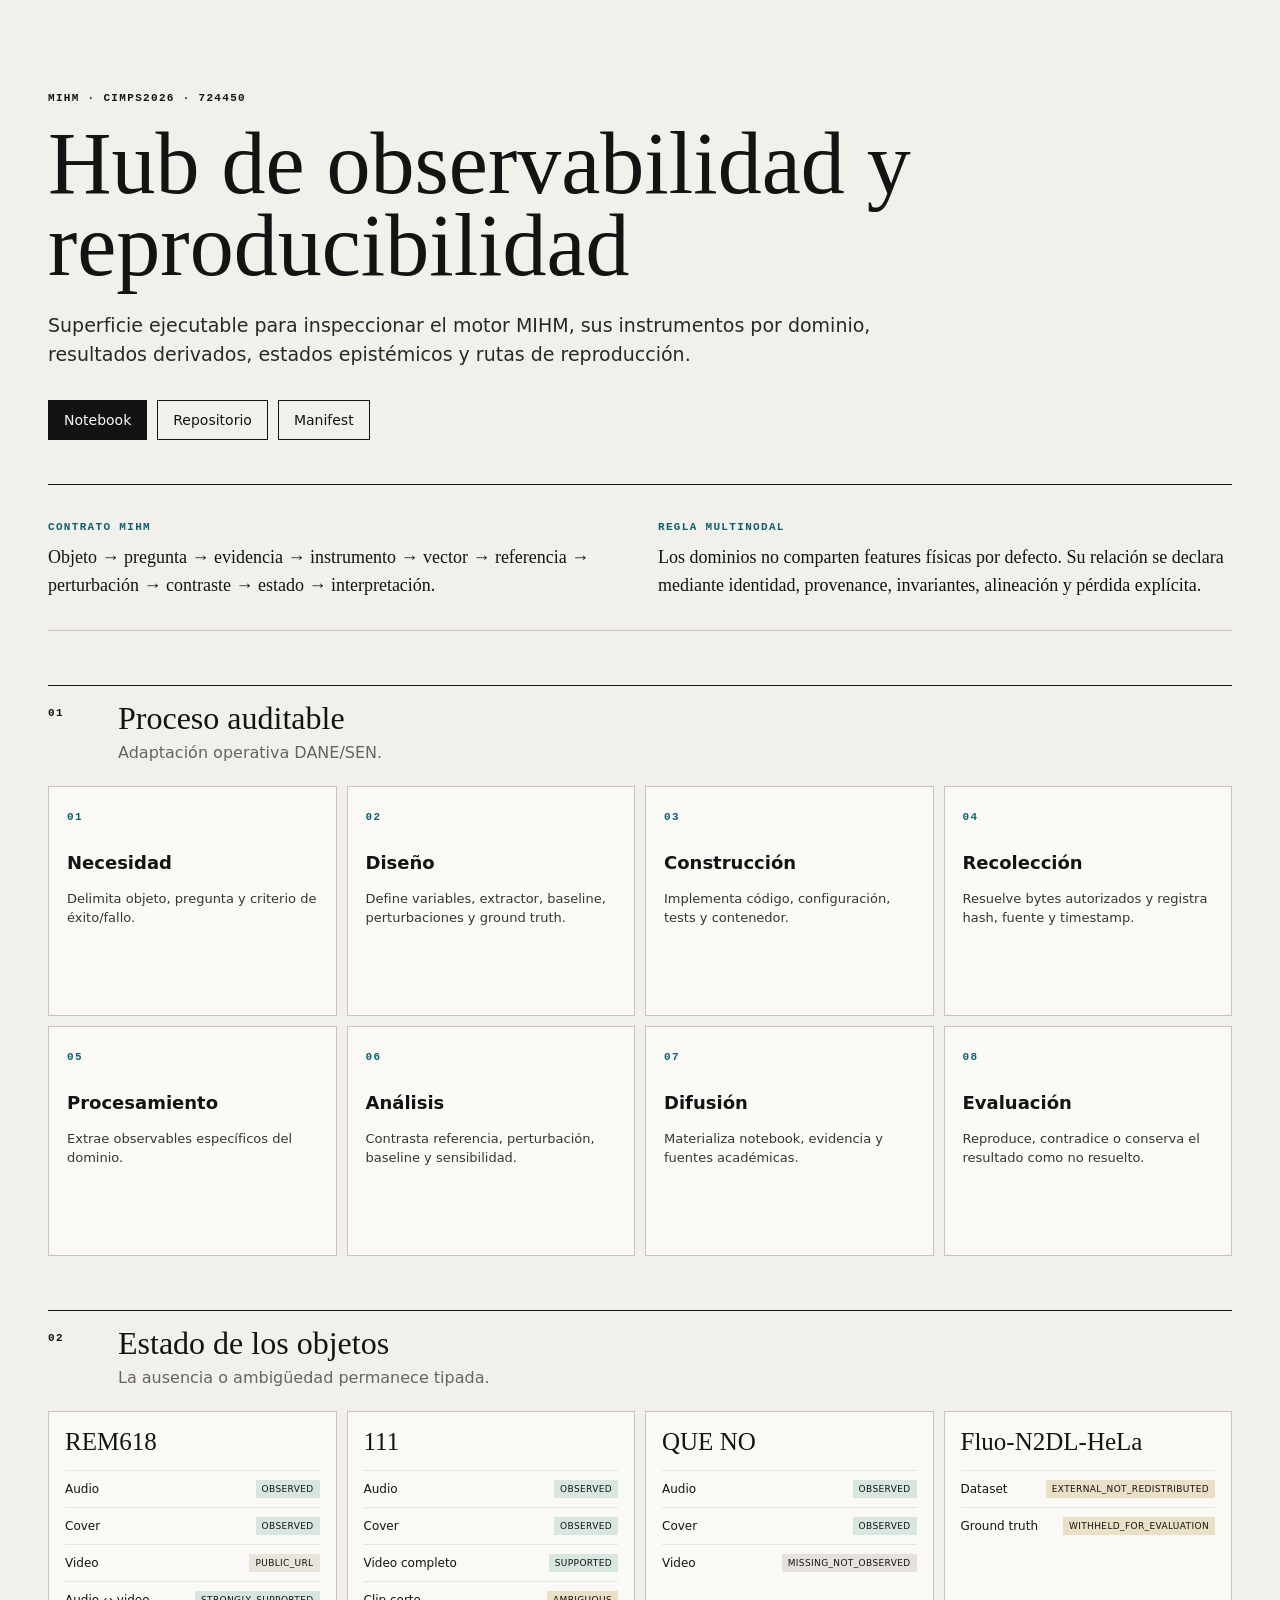
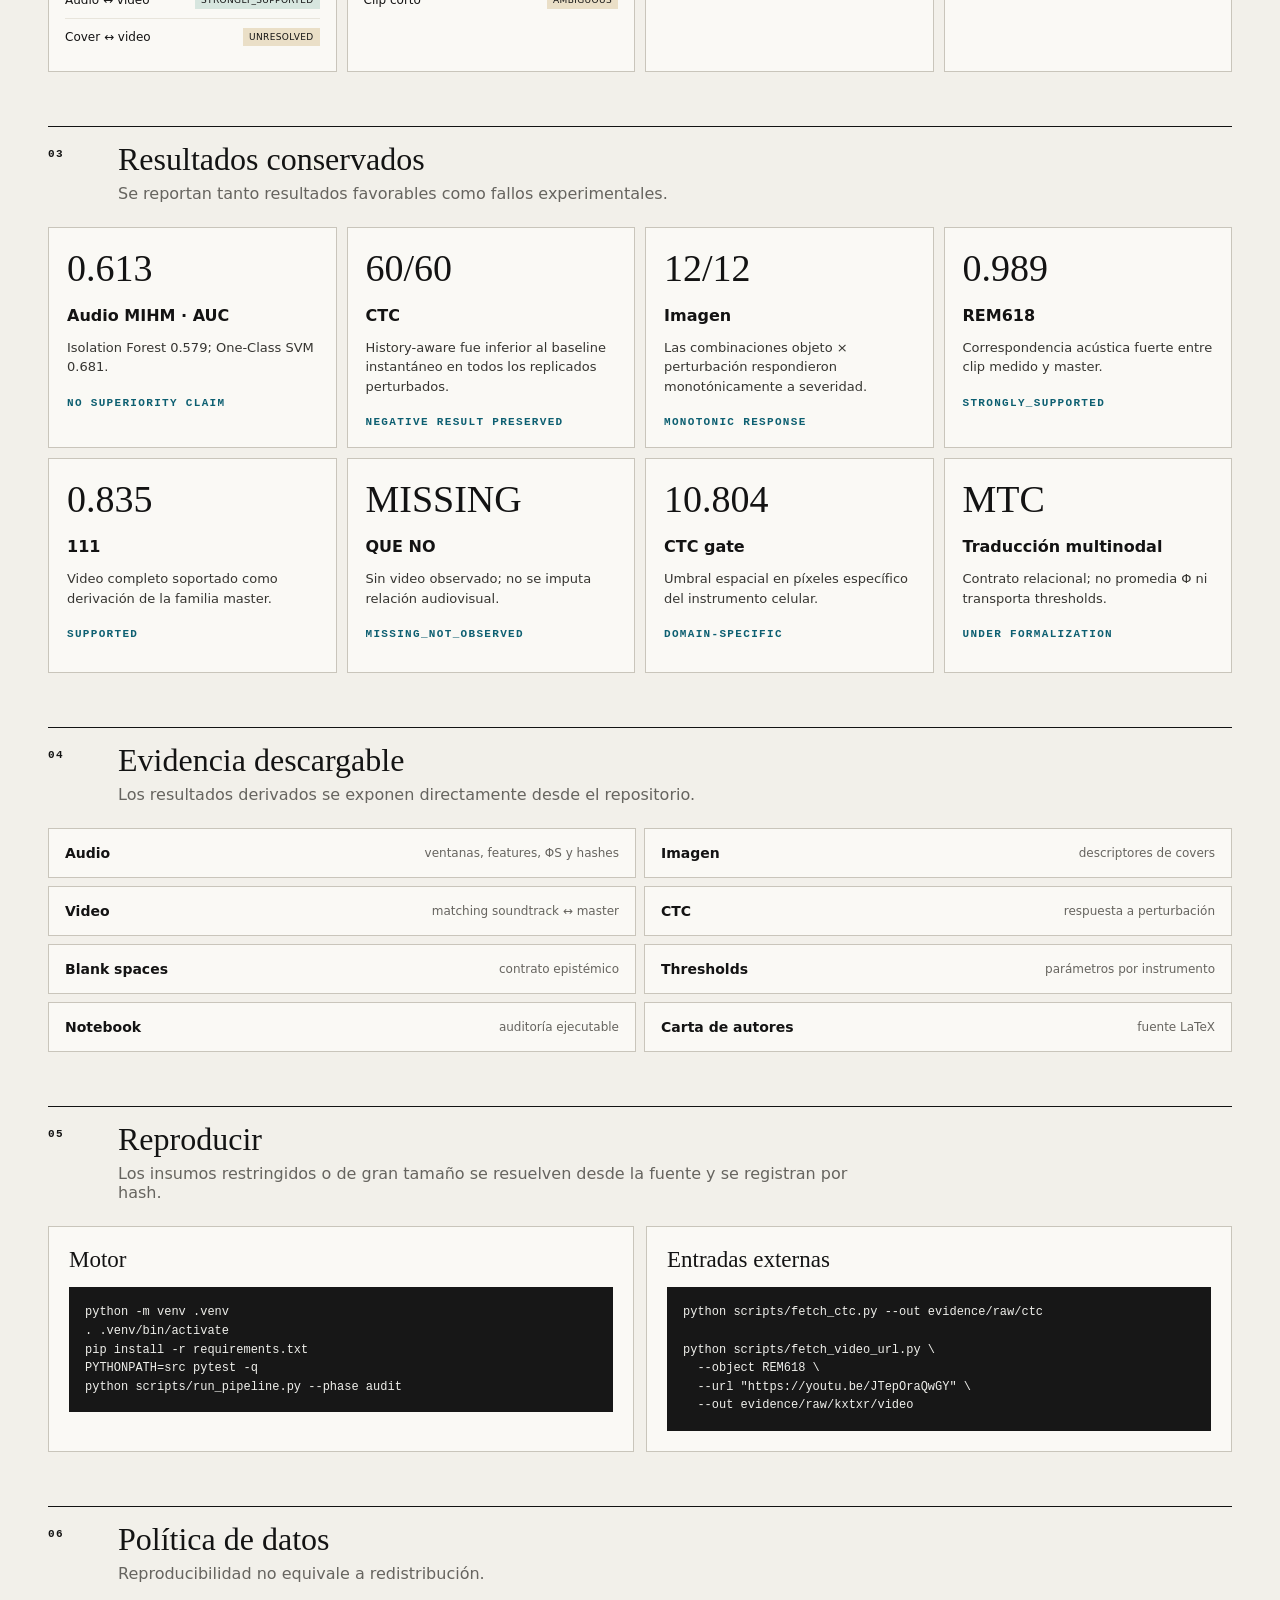
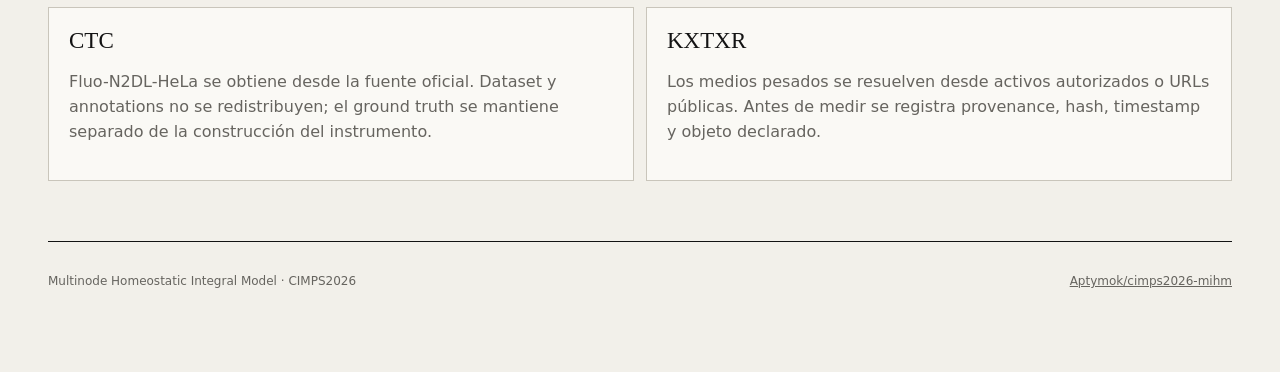
==== hub/home.html @ 32190b5e "Add deployable MIHM Hub home surface" ====
<!doctype html><html lang="es"><head><meta charset="utf-8"><meta name="viewport" content="width=device-width,initial-scale=1"><title>MIHM · CIMPS2026 Hub</title><link rel="stylesheet" href="style.css"></head><body><main><header class="hero"><div class="eyebrow">MIHM · CIMPS2026 · 724450</div><h1>Hub de observabilidad y reproducibilidad</h1><p class="lede">Superficie ejecutable para inspeccionar el motor MIHM, sus instrumentos por dominio, resultados derivados, estados epistémicos y rutas de reproducción.</p><div class="hero-actions"><a class="button primary" href="https://github.com/Aptymok/cimps2026-mihm/blob/main/notebooks/MIHM_CIMPS2026_AUDIT.ipynb">Notebook</a><a class="button" href="https://github.com/Aptymok/cimps2026-mihm">Repositorio</a><a class="button" href="https://github.com/Aptymok/cimps2026-mihm/blob/main/evidence/manifest.json">Manifest</a></div></header><section class="statement"><div><span class="label">Contrato MIHM</span><p>Objeto → pregunta → evidencia → instrumento → vector → referencia → perturbación → contraste → estado → interpretación.</p></div><div><span class="label">Regla multinodal</span><p>Los dominios no comparten features físicas por defecto. Su relación se declara mediante identidad, provenance, invariantes, alineación y pérdida explícita.</p></div></section><section><div class="section-head"><span class="index">01</span><div><h2>Proceso auditable</h2><p>Adaptación operativa DANE/SEN.</p></div></div><div class="phase-grid"><article class="phase"><span class="phase-no">01</span><h3>Necesidad</h3><p>Delimita objeto, pregunta y criterio de éxito/fallo.</p></article><article class="phase"><span class="phase-no">02</span><h3>Diseño</h3><p>Define variables, extractor, baseline, perturbaciones y ground truth.</p></article><article class="phase"><span class="phase-no">03</span><h3>Construcción</h3><p>Implementa código, configuración, tests y contenedor.</p></article><article class="phase"><span class="phase-no">04</span><h3>Recolección</h3><p>Resuelve bytes autorizados y registra hash, fuente y timestamp.</p></article><article class="phase"><span class="phase-no">05</span><h3>Procesamiento</h3><p>Extrae observables específicos del dominio.</p></article><article class="phase"><span class="phase-no">06</span><h3>Análisis</h3><p>Contrasta referencia, perturbación, baseline y sensibilidad.</p></article><article class="phase"><span class="phase-no">07</span><h3>Difusión</h3><p>Materializa notebook, evidencia y fuentes académicas.</p></article><article class="phase"><span class="phase-no">08</span><h3>Evaluación</h3><p>Reproduce, contradice o conserva el resultado como no resuelto.</p></article></div></section><section><div class="section-head"><span class="index">02</span><div><h2>Estado de los objetos</h2><p>La ausencia o ambigüedad permanece tipada.</p></div></div><div class="object-grid"><article class="object-card"><div class="object-body"><h3>REM618</h3><div class="modality"><span>Audio</span><span class="badge observed">OBSERVED</span></div><div class="modality"><span>Cover</span><span class="badge observed">OBSERVED</span></div><div class="modality"><span>Video</span><span class="badge">PUBLIC_URL</span></div><div class="modality"><span>Audio ↔ video</span><span class="badge strongly-supported">STRONGLY_SUPPORTED</span></div><div class="modality"><span>Cover ↔ video</span><span class="badge unresolved">UNRESOLVED</span></div></div></article><article class="object-card"><div class="object-body"><h3>111</h3><div class="modality"><span>Audio</span><span class="badge observed">OBSERVED</span></div><div class="modality"><span>Cover</span><span class="badge observed">OBSERVED</span></div><div class="modality"><span>Video completo</span><span class="badge supported">SUPPORTED</span></div><div class="modality"><span>Clip corto</span><span class="badge ambiguous-short-excerpt">AMBIGUOUS</span></div></div></article><article class="object-card"><div class="object-body"><h3>QUE NO</h3><div class="modality"><span>Audio</span><span class="badge observed">OBSERVED</span></div><div class="modality"><span>Cover</span><span class="badge observed">OBSERVED</span></div><div class="modality"><span>Video</span><span class="badge missing-not-observed">MISSING_NOT_OBSERVED</span></div></div></article><article class="object-card"><div class="object-body"><h3>Fluo-N2DL-HeLa</h3><div class="modality"><span>Dataset</span><span class="badge external-not-redistributed">EXTERNAL_NOT_REDISTRIBUTED</span></div><div class="modality"><span>Ground truth</span><span class="badge withheld-for-evaluation">WITHHELD_FOR_EVALUATION</span></div></div></article></div></section><section><div class="section-head"><span class="index">03</span><div><h2>Resultados conservados</h2><p>Se reportan tanto resultados favorables como fallos experimentales.</p></div></div><div class="result-grid"><article class="result-card"><span class="result-value">0.613</span><h3>Audio MIHM · AUC</h3><p>Isolation Forest 0.579; One-Class SVM 0.681.</p><span class="result-status">NO SUPERIORITY CLAIM</span></article><article class="result-card"><span class="result-value">60/60</span><h3>CTC</h3><p>History-aware fue inferior al baseline instantáneo en todos los replicados perturbados.</p><span class="result-status">NEGATIVE RESULT PRESERVED</span></article><article class="result-card"><span class="result-value">12/12</span><h3>Imagen</h3><p>Las combinaciones objeto × perturbación respondieron monotónicamente a severidad.</p><span class="result-status">MONOTONIC RESPONSE</span></article><article class="result-card"><span class="result-value">0.989</span><h3>REM618</h3><p>Correspondencia acústica fuerte entre clip medido y master.</p><span class="result-status">STRONGLY_SUPPORTED</span></article><article class="result-card"><span class="result-value">0.835</span><h3>111</h3><p>Video completo soportado como derivación de la familia master.</p><span class="result-status">SUPPORTED</span></article><article class="result-card"><span class="result-value">MISSING</span><h3>QUE NO</h3><p>Sin video observado; no se imputa relación audiovisual.</p><span class="result-status">MISSING_NOT_OBSERVED</span></article><article class="result-card"><span class="result-value">10.804</span><h3>CTC gate</h3><p>Umbral espacial en píxeles específico del instrumento celular.</p><span class="result-status">DOMAIN-SPECIFIC</span></article><article class="result-card"><span class="result-value">MTC</span><h3>Traducción multinodal</h3><p>Contrato relacional; no promedia Φ ni transporta thresholds.</p><span class="result-status">UNDER FORMALIZATION</span></article></div></section><section><div class="section-head"><span class="index">04</span><div><h2>Evidencia descargable</h2><p>Los resultados derivados se exponen directamente desde el repositorio.</p></div></div><div class="download-grid"><a class="download" href="https://raw.githubusercontent.com/Aptymok/cimps2026-mihm/main/evidence/derived/audio/audio_clean_summary.csv"><b>Audio</b><span>ventanas, features, ΦS y hashes</span></a><a class="download" href="https://raw.githubusercontent.com/Aptymok/cimps2026-mihm/main/evidence/derived/image/image_clean_newcovers.csv"><b>Imagen</b><span>descriptores de covers</span></a><a class="download" href="https://raw.githubusercontent.com/Aptymok/cimps2026-mihm/main/evidence/derived/video/video_identity_summary_corrected.csv"><b>Video</b><span>matching soundtrack ↔ master</span></a><a class="download" href="https://raw.githubusercontent.com/Aptymok/cimps2026-mihm/main/evidence/derived/ctc/ctc_perturbation_sensitivity.csv"><b>CTC</b><span>respuesta a perturbación</span></a><a class="download" href="https://raw.githubusercontent.com/Aptymok/cimps2026-mihm/main/evidence/derived/blank_space_contract.csv"><b>Blank spaces</b><span>contrato epistémico</span></a><a class="download" href="https://raw.githubusercontent.com/Aptymok/cimps2026-mihm/main/evidence/derived/instrument_threshold_taxonomy.csv"><b>Thresholds</b><span>parámetros por instrumento</span></a><a class="download" href="https://github.com/Aptymok/cimps2026-mihm/blob/main/notebooks/MIHM_CIMPS2026_AUDIT.ipynb"><b>Notebook</b><span>auditoría ejecutable</span></a><a class="download" href="https://github.com/Aptymok/cimps2026-mihm/blob/main/paper/submission/Authors_Letter_724450_MarinLiera.tex"><b>Carta de autores</b><span>fuente LaTeX</span></a></div></section><section><div class="section-head"><span class="index">05</span><div><h2>Reproducir</h2><p>Los insumos restringidos o de gran tamaño se resuelven desde la fuente y se registran por hash.</p></div></div><div class="split"><article class="panel"><h3>Motor</h3><pre><code>python -m venv .venv
. .venv/bin/activate
pip install -r requirements.txt
PYTHONPATH=src pytest -q
python scripts/run_pipeline.py --phase audit</code></pre></article><article class="panel"><h3>Entradas externas</h3><pre><code>python scripts/fetch_ctc.py --out evidence/raw/ctc

python scripts/fetch_video_url.py \
  --object REM618 \
  --url "https://youtu.be/JTepOraQwGY" \
  --out evidence/raw/kxtxr/video</code></pre></article></div></section><section><div class="section-head"><span class="index">06</span><div><h2>Política de datos</h2><p>Reproducibilidad no equivale a redistribución.</p></div></div><div class="policy-grid"><article class="panel"><h3>CTC</h3><p>Fluo-N2DL-HeLa se obtiene desde la fuente oficial. Dataset y annotations no se redistribuyen; el ground truth se mantiene separado de la construcción del instrumento.</p></article><article class="panel"><h3>KXTXR</h3><p>Los medios pesados se resuelven desde activos autorizados o URLs públicas. Antes de medir se registra provenance, hash, timestamp y objeto declarado.</p></article></div></section><footer><p>Multinode Homeostatic Integral Model · CIMPS2026</p><p><a href="https://github.com/Aptymok/cimps2026-mihm">Aptymok/cimps2026-mihm</a></p></footer></main></body></html>
---- hub/style.css ----
:root{--bg:#f2f0ea;--paper:#faf9f5;--ink:#131313;--muted:#66645f;--line:#c9c5bb;--accent:#0d5f71;font-family:Inter,ui-sans-serif,system-ui,-apple-system,BlinkMacSystemFont,"Segoe UI",sans-serif;color:var(--ink);background:var(--bg)}*{box-sizing:border-box}html{scroll-behavior:smooth}body{margin:0;background:var(--bg);color:var(--ink)}a{color:inherit}main{max-width:1240px;margin:0 auto;padding:40px 28px 72px}.hero{padding:52px 0 44px;border-bottom:1px solid var(--ink)}.eyebrow,.label,.index,.phase-no,.result-status{font:600 11px/1.2 ui-monospace,SFMono-Regular,Menlo,monospace;letter-spacing:.12em;text-transform:uppercase}.hero h1{font-family:Georgia,"Times New Roman",serif;font-weight:400;font-size:clamp(44px,7vw,88px);line-height:.93;max-width:1050px;margin:18px 0 24px}.lede{max-width:840px;font-size:19px;line-height:1.55;color:#292825}.hero-actions{display:flex;flex-wrap:wrap;gap:10px;margin-top:30px}.button{display:inline-block;text-decoration:none;border:1px solid var(--ink);padding:11px 15px;background:transparent;font-size:14px}.button.primary{background:var(--ink);color:var(--paper)}.statement{display:grid;grid-template-columns:1fr 1fr;gap:36px;padding:30px 0;border-bottom:1px solid var(--line)}.statement p{font-family:Georgia,"Times New Roman",serif;font-size:18px;line-height:1.55;margin:10px 0 0}.label{color:var(--accent)}section{padding:54px 0 0}.section-head{display:grid;grid-template-columns:52px 1fr;gap:18px;border-top:1px solid var(--ink);padding-top:14px;margin-bottom:24px}.section-head h2{font-family:Georgia,"Times New Roman",serif;font-size:32px;font-weight:400;margin:0 0 6px}.section-head p{color:var(--muted);margin:0;max-width:760px}.index{padding-top:7px}.phase-grid,.object-grid,.result-grid{display:grid;grid-template-columns:repeat(4,1fr);gap:10px}.phase,.panel,.result-card,.object-card,.download{background:var(--paper);border:1px solid var(--line)}.phase{padding:18px;min-height:230px}.phase-no{color:var(--accent)}.phase h3{margin:28px 0 16px;font-size:18px}.phase p,.object-body p,.result-card p{font-size:13px;line-height:1.5;color:#363531}.object-body{padding:16px}.object-body h3{font-family:Georgia,serif;font-size:25px;font-weight:400;margin:0 0 14px}.modality{display:flex;justify-content:space-between;gap:10px;align-items:center;border-top:1px solid #e8e5dc;padding:9px 0;font-size:12px}.badge{display:inline-block;padding:4px 6px;background:#e8e5dc;font-size:9px;letter-spacing:.04em}.badge.observed,.badge.supported,.badge.strongly-supported,.badge.derived{background:#d7e6df}.badge.missing-not-observed,.badge.not-applicable{background:#e5e2dc}.badge.unresolved,.badge.ambiguous-short-excerpt,.badge.external-not-redistributed,.badge.withheld-for-evaluation{background:#eadfc7}.result-card{padding:18px;min-height:215px}.result-value{font-family:Georgia,serif;font-size:38px}.result-card h3{margin:16px 0 8px;font-size:16px}.result-status{display:block;margin-top:20px;color:var(--accent)}.table-wrap{overflow:auto;border:1px solid var(--line);background:var(--paper)}table{border-collapse:collapse;width:100%;font-size:13px}th,td{text-align:left;vertical-align:top;padding:12px 14px;border-bottom:1px solid #e8e5dc}th{font:600 10px/1.2 ui-monospace,monospace;letter-spacing:.08em;text-transform:uppercase;background:#e9e6dd}.split,.policy-grid{display:grid;grid-template-columns:1fr 1fr;gap:12px}.panel{padding:20px}.panel h3{font-family:Georgia,serif;font-weight:400;font-size:23px;margin:0 0 14px}.panel p{line-height:1.55;color:var(--muted)}pre{margin:0;overflow:auto;background:#171717;color:#efefeb;padding:16px;font-size:12px;line-height:1.55}.download-grid{display:grid;grid-template-columns:repeat(2,1fr);gap:8px}.download{text-decoration:none;padding:16px;display:flex;justify-content:space-between;gap:20px;align-items:center}.download:hover{border-color:var(--ink)}.download b{font-size:14px}.download span{font-size:12px;color:var(--muted);text-align:right}footer{border-top:1px solid var(--ink);margin-top:60px;padding-top:20px;display:flex;justify-content:space-between;font-size:12px;color:var(--muted)}code{font-family:ui-monospace,SFMono-Regular,Menlo,monospace}@media(max-width:960px){.phase-grid,.object-grid,.result-grid{grid-template-columns:repeat(2,1fr)}.statement{grid-template-columns:1fr}}@media(max-width:640px){main{padding:24px 16px 48px}.hero{padding-top:28px}.phase-grid,.object-grid,.result-grid,.split,.policy-grid,.download-grid{grid-template-columns:1fr}.section-head{grid-template-columns:36px 1fr}.download{align-items:flex-start;flex-direction:column}.download span{text-align:left}footer{display:block}}
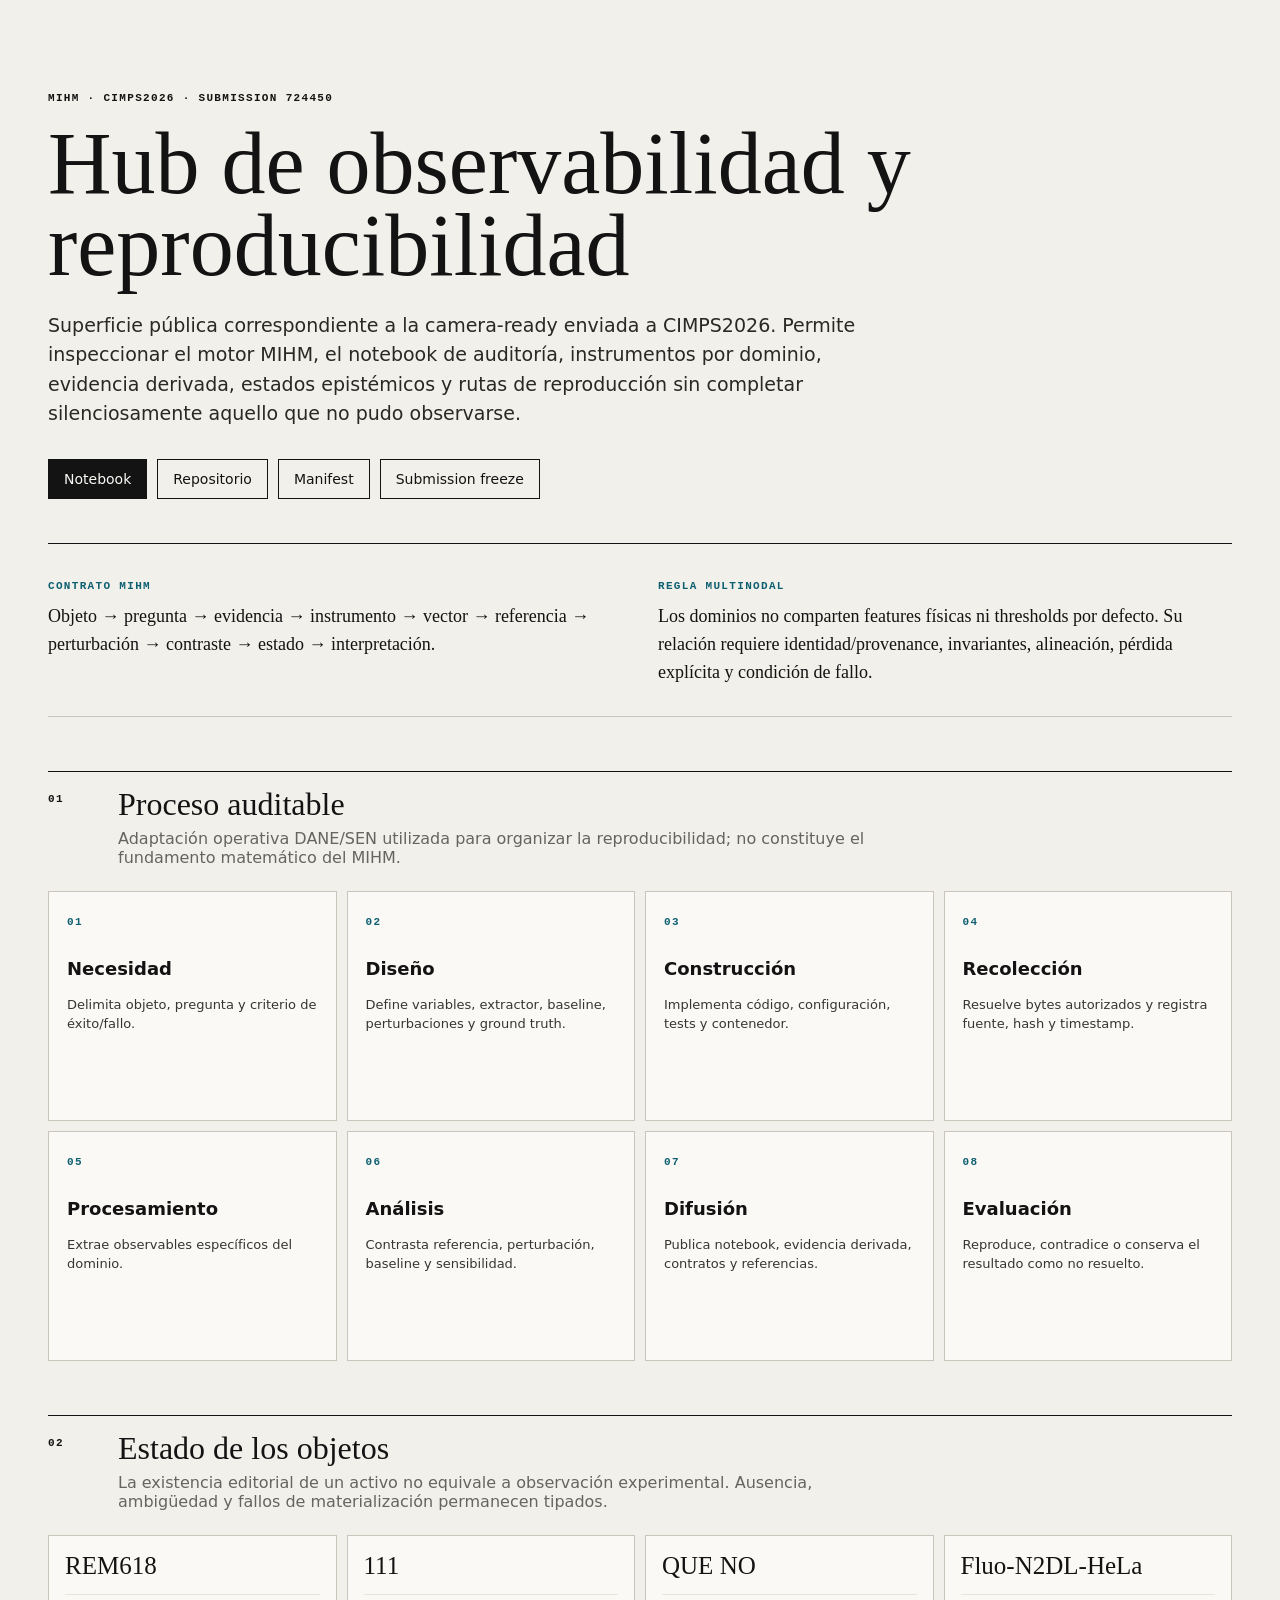
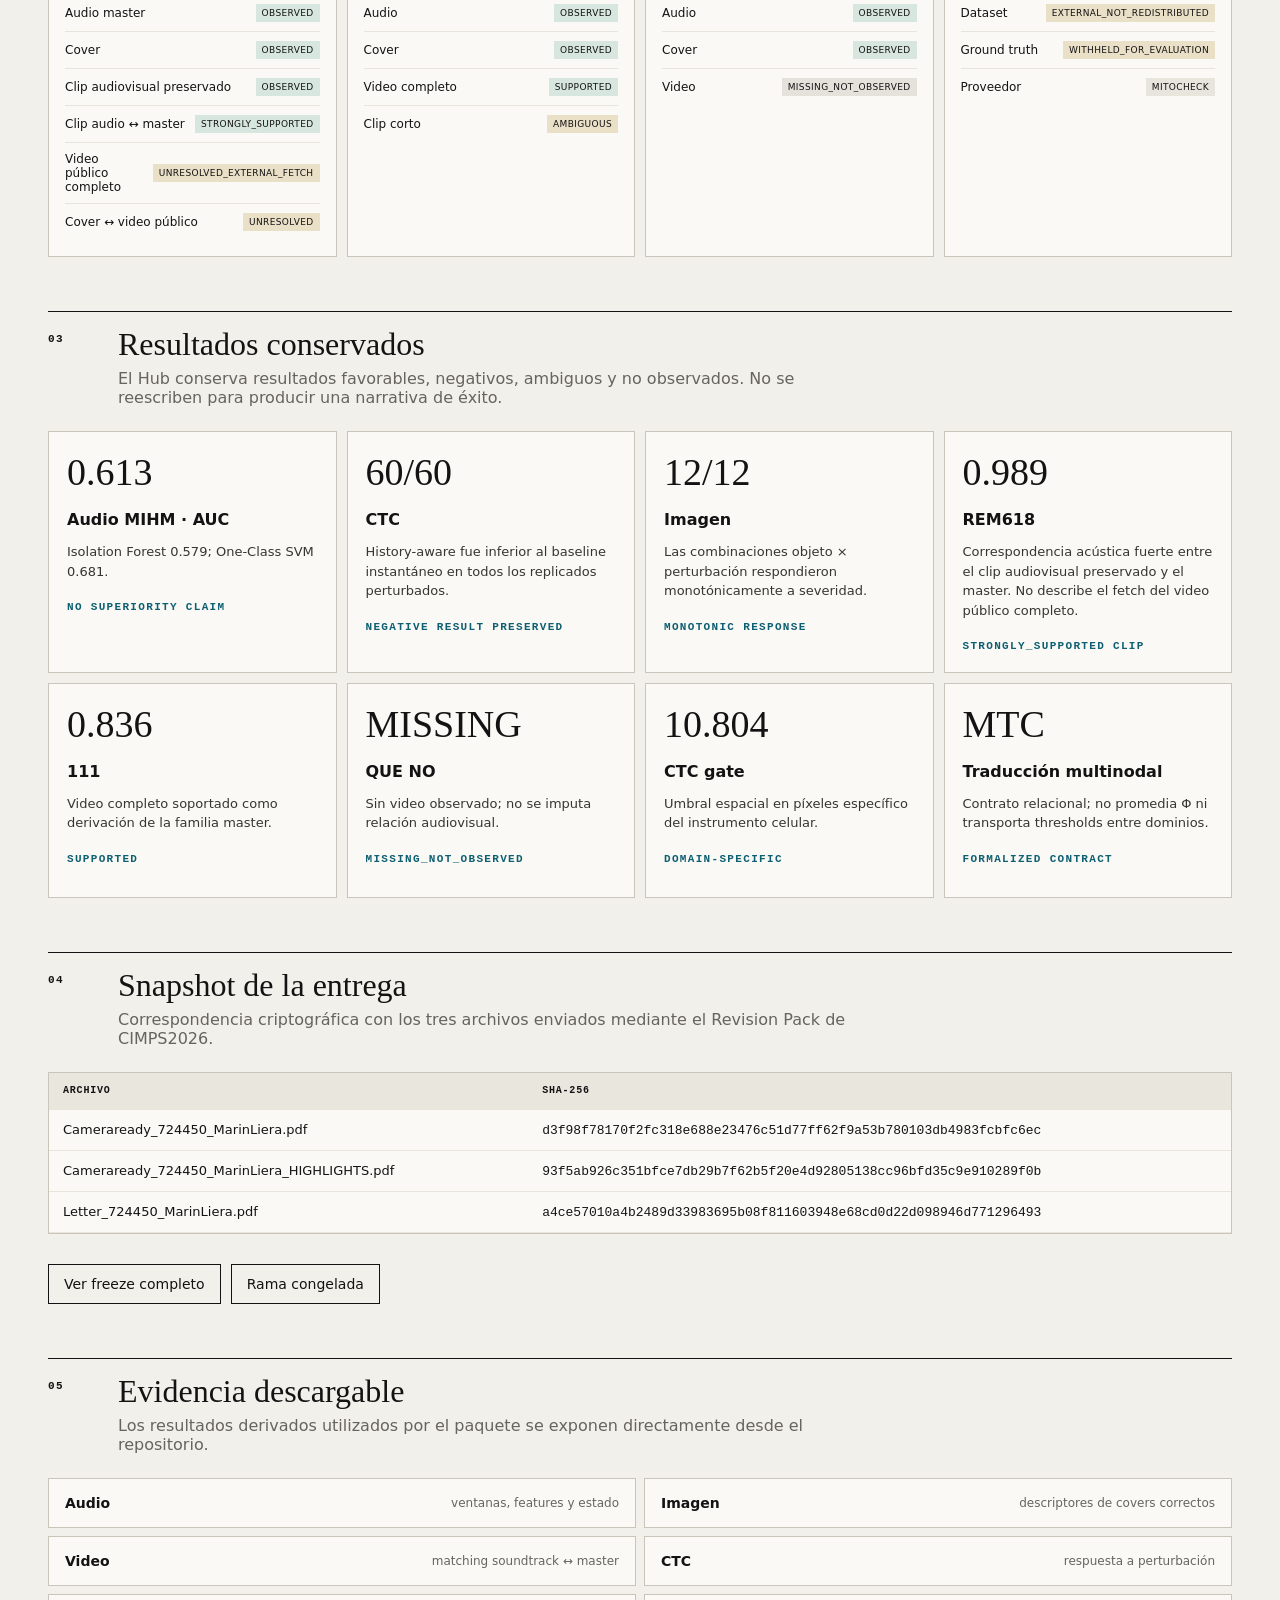
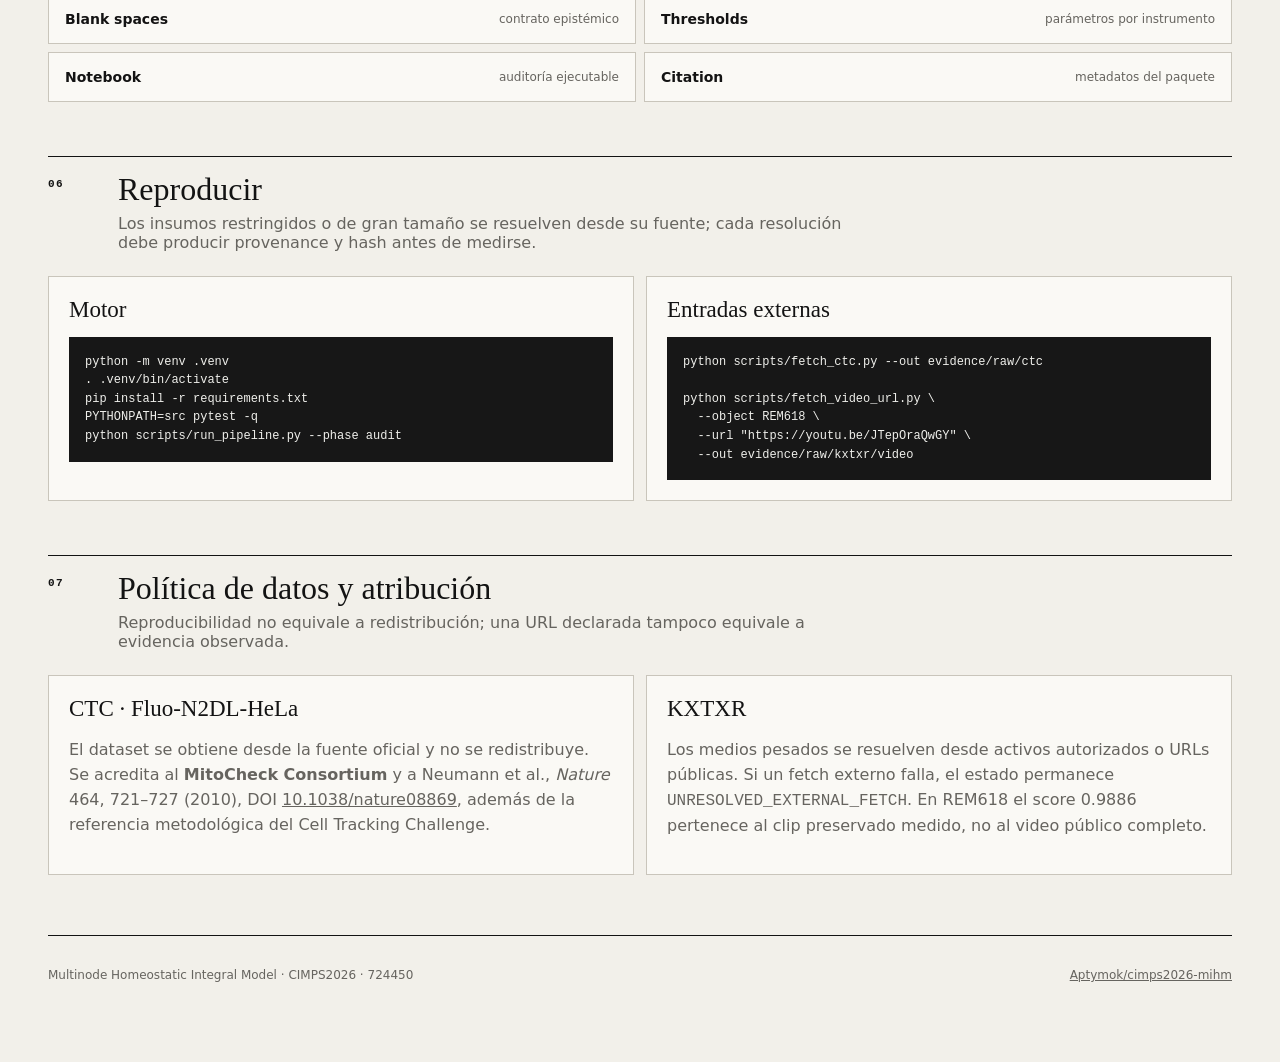
==== commit fa1b584b: "Finalize public MIHM reproducibility Hub for submitted camera-ready" ====
--- a/hub/home.html
+++ b/hub/home.html
@@ -1,4 +1,4 @@
-<!doctype html><html lang="es"><head><meta charset="utf-8"><meta name="viewport" content="width=device-width,initial-scale=1"><title>MIHM · CIMPS2026 Hub</title><link rel="stylesheet" href="style.css"></head><body><main><header class="hero"><div class="eyebrow">MIHM · CIMPS2026 · 724450</div><h1>Hub de observabilidad y reproducibilidad</h1><p class="lede">Superficie ejecutable para inspeccionar el motor MIHM, sus instrumentos por dominio, resultados derivados, estados epistémicos y rutas de reproducción.</p><div class="hero-actions"><a class="button primary" href="https://github.com/Aptymok/cimps2026-mihm/blob/main/notebooks/MIHM_CIMPS2026_AUDIT.ipynb">Notebook</a><a class="button" href="https://github.com/Aptymok/cimps2026-mihm">Repositorio</a><a class="button" href="https://github.com/Aptymok/cimps2026-mihm/blob/main/evidence/manifest.json">Manifest</a></div></header><section class="statement"><div><span class="label">Contrato MIHM</span><p>Objeto → pregunta → evidencia → instrumento → vector → referencia → perturbación → contraste → estado → interpretación.</p></div><div><span class="label">Regla multinodal</span><p>Los dominios no comparten features físicas por defecto. Su relación se declara mediante identidad, provenance, invariantes, alineación y pérdida explícita.</p></div></section><section><div class="section-head"><span class="index">01</span><div><h2>Proceso auditable</h2><p>Adaptación operativa DANE/SEN.</p></div></div><div class="phase-grid"><article class="phase"><span class="phase-no">01</span><h3>Necesidad</h3><p>Delimita objeto, pregunta y criterio de éxito/fallo.</p></article><article class="phase"><span class="phase-no">02</span><h3>Diseño</h3><p>Define variables, extractor, baseline, perturbaciones y ground truth.</p></article><article class="phase"><span class="phase-no">03</span><h3>Construcción</h3><p>Implementa código, configuración, tests y contenedor.</p></article><article class="phase"><span class="phase-no">04</span><h3>Recolección</h3><p>Resuelve bytes autorizados y registra hash, fuente y timestamp.</p></article><article class="phase"><span class="phase-no">05</span><h3>Procesamiento</h3><p>Extrae observables específicos del dominio.</p></article><article class="phase"><span class="phase-no">06</span><h3>Análisis</h3><p>Contrasta referencia, perturbación, baseline y sensibilidad.</p></article><article class="phase"><span class="phase-no">07</span><h3>Difusión</h3><p>Materializa notebook, evidencia y fuentes académicas.</p></article><article class="phase"><span class="phase-no">08</span><h3>Evaluación</h3><p>Reproduce, contradice o conserva el resultado como no resuelto.</p></article></div></section><section><div class="section-head"><span class="index">02</span><div><h2>Estado de los objetos</h2><p>La ausencia o ambigüedad permanece tipada.</p></div></div><div class="object-grid"><article class="object-card"><div class="object-body"><h3>REM618</h3><div class="modality"><span>Audio</span><span class="badge observed">OBSERVED</span></div><div class="modality"><span>Cover</span><span class="badge observed">OBSERVED</span></div><div class="modality"><span>Video</span><span class="badge">PUBLIC_URL</span></div><div class="modality"><span>Audio ↔ video</span><span class="badge strongly-supported">STRONGLY_SUPPORTED</span></div><div class="modality"><span>Cover ↔ video</span><span class="badge unresolved">UNRESOLVED</span></div></div></article><article class="object-card"><div class="object-body"><h3>111</h3><div class="modality"><span>Audio</span><span class="badge observed">OBSERVED</span></div><div class="modality"><span>Cover</span><span class="badge observed">OBSERVED</span></div><div class="modality"><span>Video completo</span><span class="badge supported">SUPPORTED</span></div><div class="modality"><span>Clip corto</span><span class="badge ambiguous-short-excerpt">AMBIGUOUS</span></div></div></article><article class="object-card"><div class="object-body"><h3>QUE NO</h3><div class="modality"><span>Audio</span><span class="badge observed">OBSERVED</span></div><div class="modality"><span>Cover</span><span class="badge observed">OBSERVED</span></div><div class="modality"><span>Video</span><span class="badge missing-not-observed">MISSING_NOT_OBSERVED</span></div></div></article><article class="object-card"><div class="object-body"><h3>Fluo-N2DL-HeLa</h3><div class="modality"><span>Dataset</span><span class="badge external-not-redistributed">EXTERNAL_NOT_REDISTRIBUTED</span></div><div class="modality"><span>Ground truth</span><span class="badge withheld-for-evaluation">WITHHELD_FOR_EVALUATION</span></div></div></article></div></section><section><div class="section-head"><span class="index">03</span><div><h2>Resultados conservados</h2><p>Se reportan tanto resultados favorables como fallos experimentales.</p></div></div><div class="result-grid"><article class="result-card"><span class="result-value">0.613</span><h3>Audio MIHM · AUC</h3><p>Isolation Forest 0.579; One-Class SVM 0.681.</p><span class="result-status">NO SUPERIORITY CLAIM</span></article><article class="result-card"><span class="result-value">60/60</span><h3>CTC</h3><p>History-aware fue inferior al baseline instantáneo en todos los replicados perturbados.</p><span class="result-status">NEGATIVE RESULT PRESERVED</span></article><article class="result-card"><span class="result-value">12/12</span><h3>Imagen</h3><p>Las combinaciones objeto × perturbación respondieron monotónicamente a severidad.</p><span class="result-status">MONOTONIC RESPONSE</span></article><article class="result-card"><span class="result-value">0.989</span><h3>REM618</h3><p>Correspondencia acústica fuerte entre clip medido y master.</p><span class="result-status">STRONGLY_SUPPORTED</span></article><article class="result-card"><span class="result-value">0.835</span><h3>111</h3><p>Video completo soportado como derivación de la familia master.</p><span class="result-status">SUPPORTED</span></article><article class="result-card"><span class="result-value">MISSING</span><h3>QUE NO</h3><p>Sin video observado; no se imputa relación audiovisual.</p><span class="result-status">MISSING_NOT_OBSERVED</span></article><article class="result-card"><span class="result-value">10.804</span><h3>CTC gate</h3><p>Umbral espacial en píxeles específico del instrumento celular.</p><span class="result-status">DOMAIN-SPECIFIC</span></article><article class="result-card"><span class="result-value">MTC</span><h3>Traducción multinodal</h3><p>Contrato relacional; no promedia Φ ni transporta thresholds.</p><span class="result-status">UNDER FORMALIZATION</span></article></div></section><section><div class="section-head"><span class="index">04</span><div><h2>Evidencia descargable</h2><p>Los resultados derivados se exponen directamente desde el repositorio.</p></div></div><div class="download-grid"><a class="download" href="https://raw.githubusercontent.com/Aptymok/cimps2026-mihm/main/evidence/derived/audio/audio_clean_summary.csv"><b>Audio</b><span>ventanas, features, ΦS y hashes</span></a><a class="download" href="https://raw.githubusercontent.com/Aptymok/cimps2026-mihm/main/evidence/derived/image/image_clean_newcovers.csv"><b>Imagen</b><span>descriptores de covers</span></a><a class="download" href="https://raw.githubusercontent.com/Aptymok/cimps2026-mihm/main/evidence/derived/video/video_identity_summary_corrected.csv"><b>Video</b><span>matching soundtrack ↔ master</span></a><a class="download" href="https://raw.githubusercontent.com/Aptymok/cimps2026-mihm/main/evidence/derived/ctc/ctc_perturbation_sensitivity.csv"><b>CTC</b><span>respuesta a perturbación</span></a><a class="download" href="https://raw.githubusercontent.com/Aptymok/cimps2026-mihm/main/evidence/derived/blank_space_contract.csv"><b>Blank spaces</b><span>contrato epistémico</span></a><a class="download" href="https://raw.githubusercontent.com/Aptymok/cimps2026-mihm/main/evidence/derived/instrument_threshold_taxonomy.csv"><b>Thresholds</b><span>parámetros por instrumento</span></a><a class="download" href="https://github.com/Aptymok/cimps2026-mihm/blob/main/notebooks/MIHM_CIMPS2026_AUDIT.ipynb"><b>Notebook</b><span>auditoría ejecutable</span></a><a class="download" href="https://github.com/Aptymok/cimps2026-mihm/blob/main/paper/submission/Authors_Letter_724450_MarinLiera.tex"><b>Carta de autores</b><span>fuente LaTeX</span></a></div></section><section><div class="section-head"><span class="index">05</span><div><h2>Reproducir</h2><p>Los insumos restringidos o de gran tamaño se resuelven desde la fuente y se registran por hash.</p></div></div><div class="split"><article class="panel"><h3>Motor</h3><pre><code>python -m venv .venv
+<!doctype html><html lang="es"><head><meta charset="utf-8"><meta name="viewport" content="width=device-width,initial-scale=1"><title>MIHM · CIMPS2026 · Reproducibility Hub</title><meta name="description" content="Reproducibility Hub for the Multinode Homeostatic Integral Model (MIHM), CIMPS2026 submission 724450."><link rel="stylesheet" href="style.css"></head><body><main><header class="hero"><div class="eyebrow">MIHM · CIMPS2026 · Submission 724450</div><h1>Hub de observabilidad y reproducibilidad</h1><p class="lede">Superficie pública correspondiente a la camera-ready enviada a CIMPS2026. Permite inspeccionar el motor MIHM, el notebook de auditoría, instrumentos por dominio, evidencia derivada, estados epistémicos y rutas de reproducción sin completar silenciosamente aquello que no pudo observarse.</p><div class="hero-actions"><a class="button primary" href="https://github.com/Aptymok/cimps2026-mihm/blob/main/notebooks/MIHM_CIMPS2026_AUDIT.ipynb">Notebook</a><a class="button" href="https://github.com/Aptymok/cimps2026-mihm">Repositorio</a><a class="button" href="https://github.com/Aptymok/cimps2026-mihm/blob/main/evidence/manifest.json">Manifest</a><a class="button" href="https://github.com/Aptymok/cimps2026-mihm/blob/main/paper/submission/SUBMISSION_FREEZE.md">Submission freeze</a></div></header><section class="statement"><div><span class="label">Contrato MIHM</span><p>Objeto → pregunta → evidencia → instrumento → vector → referencia → perturbación → contraste → estado → interpretación.</p></div><div><span class="label">Regla multinodal</span><p>Los dominios no comparten features físicas ni thresholds por defecto. Su relación requiere identidad/provenance, invariantes, alineación, pérdida explícita y condición de fallo.</p></div></section><section><div class="section-head"><span class="index">01</span><div><h2>Proceso auditable</h2><p>Adaptación operativa DANE/SEN utilizada para organizar la reproducibilidad; no constituye el fundamento matemático del MIHM.</p></div></div><div class="phase-grid"><article class="phase"><span class="phase-no">01</span><h3>Necesidad</h3><p>Delimita objeto, pregunta y criterio de éxito/fallo.</p></article><article class="phase"><span class="phase-no">02</span><h3>Diseño</h3><p>Define variables, extractor, baseline, perturbaciones y ground truth.</p></article><article class="phase"><span class="phase-no">03</span><h3>Construcción</h3><p>Implementa código, configuración, tests y contenedor.</p></article><article class="phase"><span class="phase-no">04</span><h3>Recolección</h3><p>Resuelve bytes autorizados y registra fuente, hash y timestamp.</p></article><article class="phase"><span class="phase-no">05</span><h3>Procesamiento</h3><p>Extrae observables específicos del dominio.</p></article><article class="phase"><span class="phase-no">06</span><h3>Análisis</h3><p>Contrasta referencia, perturbación, baseline y sensibilidad.</p></article><article class="phase"><span class="phase-no">07</span><h3>Difusión</h3><p>Publica notebook, evidencia derivada, contratos y referencias.</p></article><article class="phase"><span class="phase-no">08</span><h3>Evaluación</h3><p>Reproduce, contradice o conserva el resultado como no resuelto.</p></article></div></section><section><div class="section-head"><span class="index">02</span><div><h2>Estado de los objetos</h2><p>La existencia editorial de un activo no equivale a observación experimental. Ausencia, ambigüedad y fallos de materialización permanecen tipados.</p></div></div><div class="object-grid"><article class="object-card"><div class="object-body"><h3>REM618</h3><div class="modality"><span>Audio master</span><span class="badge observed">OBSERVED</span></div><div class="modality"><span>Cover</span><span class="badge observed">OBSERVED</span></div><div class="modality"><span>Clip audiovisual preservado</span><span class="badge observed">OBSERVED</span></div><div class="modality"><span>Clip audio ↔ master</span><span class="badge strongly-supported">STRONGLY_SUPPORTED</span></div><div class="modality"><span>Video público completo</span><span class="badge unresolved">UNRESOLVED_EXTERNAL_FETCH</span></div><div class="modality"><span>Cover ↔ video público</span><span class="badge unresolved">UNRESOLVED</span></div></div></article><article class="object-card"><div class="object-body"><h3>111</h3><div class="modality"><span>Audio</span><span class="badge observed">OBSERVED</span></div><div class="modality"><span>Cover</span><span class="badge observed">OBSERVED</span></div><div class="modality"><span>Video completo</span><span class="badge supported">SUPPORTED</span></div><div class="modality"><span>Clip corto</span><span class="badge ambiguous-short-excerpt">AMBIGUOUS</span></div></div></article><article class="object-card"><div class="object-body"><h3>QUE NO</h3><div class="modality"><span>Audio</span><span class="badge observed">OBSERVED</span></div><div class="modality"><span>Cover</span><span class="badge observed">OBSERVED</span></div><div class="modality"><span>Video</span><span class="badge missing-not-observed">MISSING_NOT_OBSERVED</span></div></div></article><article class="object-card"><div class="object-body"><h3>Fluo-N2DL-HeLa</h3><div class="modality"><span>Dataset</span><span class="badge external-not-redistributed">EXTERNAL_NOT_REDISTRIBUTED</span></div><div class="modality"><span>Ground truth</span><span class="badge withheld-for-evaluation">WITHHELD_FOR_EVALUATION</span></div><div class="modality"><span>Proveedor</span><span class="badge">MITOCHECK</span></div></div></article></div></section><section><div class="section-head"><span class="index">03</span><div><h2>Resultados conservados</h2><p>El Hub conserva resultados favorables, negativos, ambiguos y no observados. No se reescriben para producir una narrativa de éxito.</p></div></div><div class="result-grid"><article class="result-card"><span class="result-value">0.613</span><h3>Audio MIHM · AUC</h3><p>Isolation Forest 0.579; One-Class SVM 0.681.</p><span class="result-status">NO SUPERIORITY CLAIM</span></article><article class="result-card"><span class="result-value">60/60</span><h3>CTC</h3><p>History-aware fue inferior al baseline instantáneo en todos los replicados perturbados.</p><span class="result-status">NEGATIVE RESULT PRESERVED</span></article><article class="result-card"><span class="result-value">12/12</span><h3>Imagen</h3><p>Las combinaciones objeto × perturbación respondieron monotónicamente a severidad.</p><span class="result-status">MONOTONIC RESPONSE</span></article><article class="result-card"><span class="result-value">0.989</span><h3>REM618</h3><p>Correspondencia acústica fuerte entre el clip audiovisual preservado y el master. No describe el fetch del video público completo.</p><span class="result-status">STRONGLY_SUPPORTED CLIP</span></article><article class="result-card"><span class="result-value">0.836</span><h3>111</h3><p>Video completo soportado como derivación de la familia master.</p><span class="result-status">SUPPORTED</span></article><article class="result-card"><span class="result-value">MISSING</span><h3>QUE NO</h3><p>Sin video observado; no se imputa relación audiovisual.</p><span class="result-status">MISSING_NOT_OBSERVED</span></article><article class="result-card"><span class="result-value">10.804</span><h3>CTC gate</h3><p>Umbral espacial en píxeles específico del instrumento celular.</p><span class="result-status">DOMAIN-SPECIFIC</span></article><article class="result-card"><span class="result-value">MTC</span><h3>Traducción multinodal</h3><p>Contrato relacional; no promedia Φ ni transporta thresholds entre dominios.</p><span class="result-status">FORMALIZED CONTRACT</span></article></div></section><section><div class="section-head"><span class="index">04</span><div><h2>Snapshot de la entrega</h2><p>Correspondencia criptográfica con los tres archivos enviados mediante el Revision Pack de CIMPS2026.</p></div></div><div class="table-wrap"><table><thead><tr><th>Archivo</th><th>SHA-256</th></tr></thead><tbody><tr><td>Cameraready_724450_MarinLiera.pdf</td><td><code>d3f98f78170f2fc318e688e23476c51d77ff62f9a53b780103db4983fcbfc6ec</code></td></tr><tr><td>Cameraready_724450_MarinLiera_HIGHLIGHTS.pdf</td><td><code>93f5ab926c351bfce7db29b7f62b5f20e4d92805138cc96bfd35c9e910289f0b</code></td></tr><tr><td>Letter_724450_MarinLiera.pdf</td><td><code>a4ce57010a4b2489d33983695b08f811603948e68cd0d22d098946d771296493</code></td></tr></tbody></table></div><div class="hero-actions"><a class="button" href="https://github.com/Aptymok/cimps2026-mihm/blob/main/paper/submission/SUBMISSION_FREEZE.md">Ver freeze completo</a><a class="button" href="https://github.com/Aptymok/cimps2026-mihm/tree/cimps2026-724450-camera-ready">Rama congelada</a></div></section><section><div class="section-head"><span class="index">05</span><div><h2>Evidencia descargable</h2><p>Los resultados derivados utilizados por el paquete se exponen directamente desde el repositorio.</p></div></div><div class="download-grid"><a class="download" href="https://raw.githubusercontent.com/Aptymok/cimps2026-mihm/main/evidence/derived/audio/audio_clean_summary.csv"><b>Audio</b><span>ventanas, features y estado</span></a><a class="download" href="https://raw.githubusercontent.com/Aptymok/cimps2026-mihm/main/evidence/derived/image/image_clean_newcovers.csv"><b>Imagen</b><span>descriptores de covers correctos</span></a><a class="download" href="https://raw.githubusercontent.com/Aptymok/cimps2026-mihm/main/evidence/derived/video/video_identity_summary_corrected.csv"><b>Video</b><span>matching soundtrack ↔ master</span></a><a class="download" href="https://raw.githubusercontent.com/Aptymok/cimps2026-mihm/main/evidence/derived/ctc/ctc_perturbation_sensitivity.csv"><b>CTC</b><span>respuesta a perturbación</span></a><a class="download" href="https://raw.githubusercontent.com/Aptymok/cimps2026-mihm/main/evidence/derived/blank_space_contract.csv"><b>Blank spaces</b><span>contrato epistémico</span></a><a class="download" href="https://raw.githubusercontent.com/Aptymok/cimps2026-mihm/main/evidence/derived/instrument_threshold_taxonomy.csv"><b>Thresholds</b><span>parámetros por instrumento</span></a><a class="download" href="https://github.com/Aptymok/cimps2026-mihm/blob/main/notebooks/MIHM_CIMPS2026_AUDIT.ipynb"><b>Notebook</b><span>auditoría ejecutable</span></a><a class="download" href="https://github.com/Aptymok/cimps2026-mihm/blob/main/CITATION.cff"><b>Citation</b><span>metadatos del paquete</span></a></div></section><section><div class="section-head"><span class="index">06</span><div><h2>Reproducir</h2><p>Los insumos restringidos o de gran tamaño se resuelven desde su fuente; cada resolución debe producir provenance y hash antes de medirse.</p></div></div><div class="split"><article class="panel"><h3>Motor</h3><pre><code>python -m venv .venv
 . .venv/bin/activate
 pip install -r requirements.txt
 PYTHONPATH=src pytest -q
@@ -7,4 +7,4 @@
 python scripts/fetch_video_url.py \
   --object REM618 \
   --url "https://youtu.be/JTepOraQwGY" \
-  --out evidence/raw/kxtxr/video</code></pre></article></div></section><section><div class="section-head"><span class="index">06</span><div><h2>Política de datos</h2><p>Reproducibilidad no equivale a redistribución.</p></div></div><div class="policy-grid"><article class="panel"><h3>CTC</h3><p>Fluo-N2DL-HeLa se obtiene desde la fuente oficial. Dataset y annotations no se redistribuyen; el ground truth se mantiene separado de la construcción del instrumento.</p></article><article class="panel"><h3>KXTXR</h3><p>Los medios pesados se resuelven desde activos autorizados o URLs públicas. Antes de medir se registra provenance, hash, timestamp y objeto declarado.</p></article></div></section><footer><p>Multinode Homeostatic Integral Model · CIMPS2026</p><p><a href="https://github.com/Aptymok/cimps2026-mihm">Aptymok/cimps2026-mihm</a></p></footer></main></body></html>+  --out evidence/raw/kxtxr/video</code></pre></article></div></section><section><div class="section-head"><span class="index">07</span><div><h2>Política de datos y atribución</h2><p>Reproducibilidad no equivale a redistribución; una URL declarada tampoco equivale a evidencia observada.</p></div></div><div class="policy-grid"><article class="panel"><h3>CTC · Fluo-N2DL-HeLa</h3><p>El dataset se obtiene desde la fuente oficial y no se redistribuye. Se acredita al <b>MitoCheck Consortium</b> y a Neumann et al., <i>Nature</i> 464, 721–727 (2010), DOI <a href="https://doi.org/10.1038/nature08869">10.1038/nature08869</a>, además de la referencia metodológica del Cell Tracking Challenge.</p></article><article class="panel"><h3>KXTXR</h3><p>Los medios pesados se resuelven desde activos autorizados o URLs públicas. Si un fetch externo falla, el estado permanece <code>UNRESOLVED_EXTERNAL_FETCH</code>. En REM618 el score 0.9886 pertenece al clip preservado medido, no al video público completo.</p></article></div></section><footer><p>Multinode Homeostatic Integral Model · CIMPS2026 · 724450</p><p><a href="https://github.com/Aptymok/cimps2026-mihm">Aptymok/cimps2026-mihm</a></p></footer></main></body></html>
